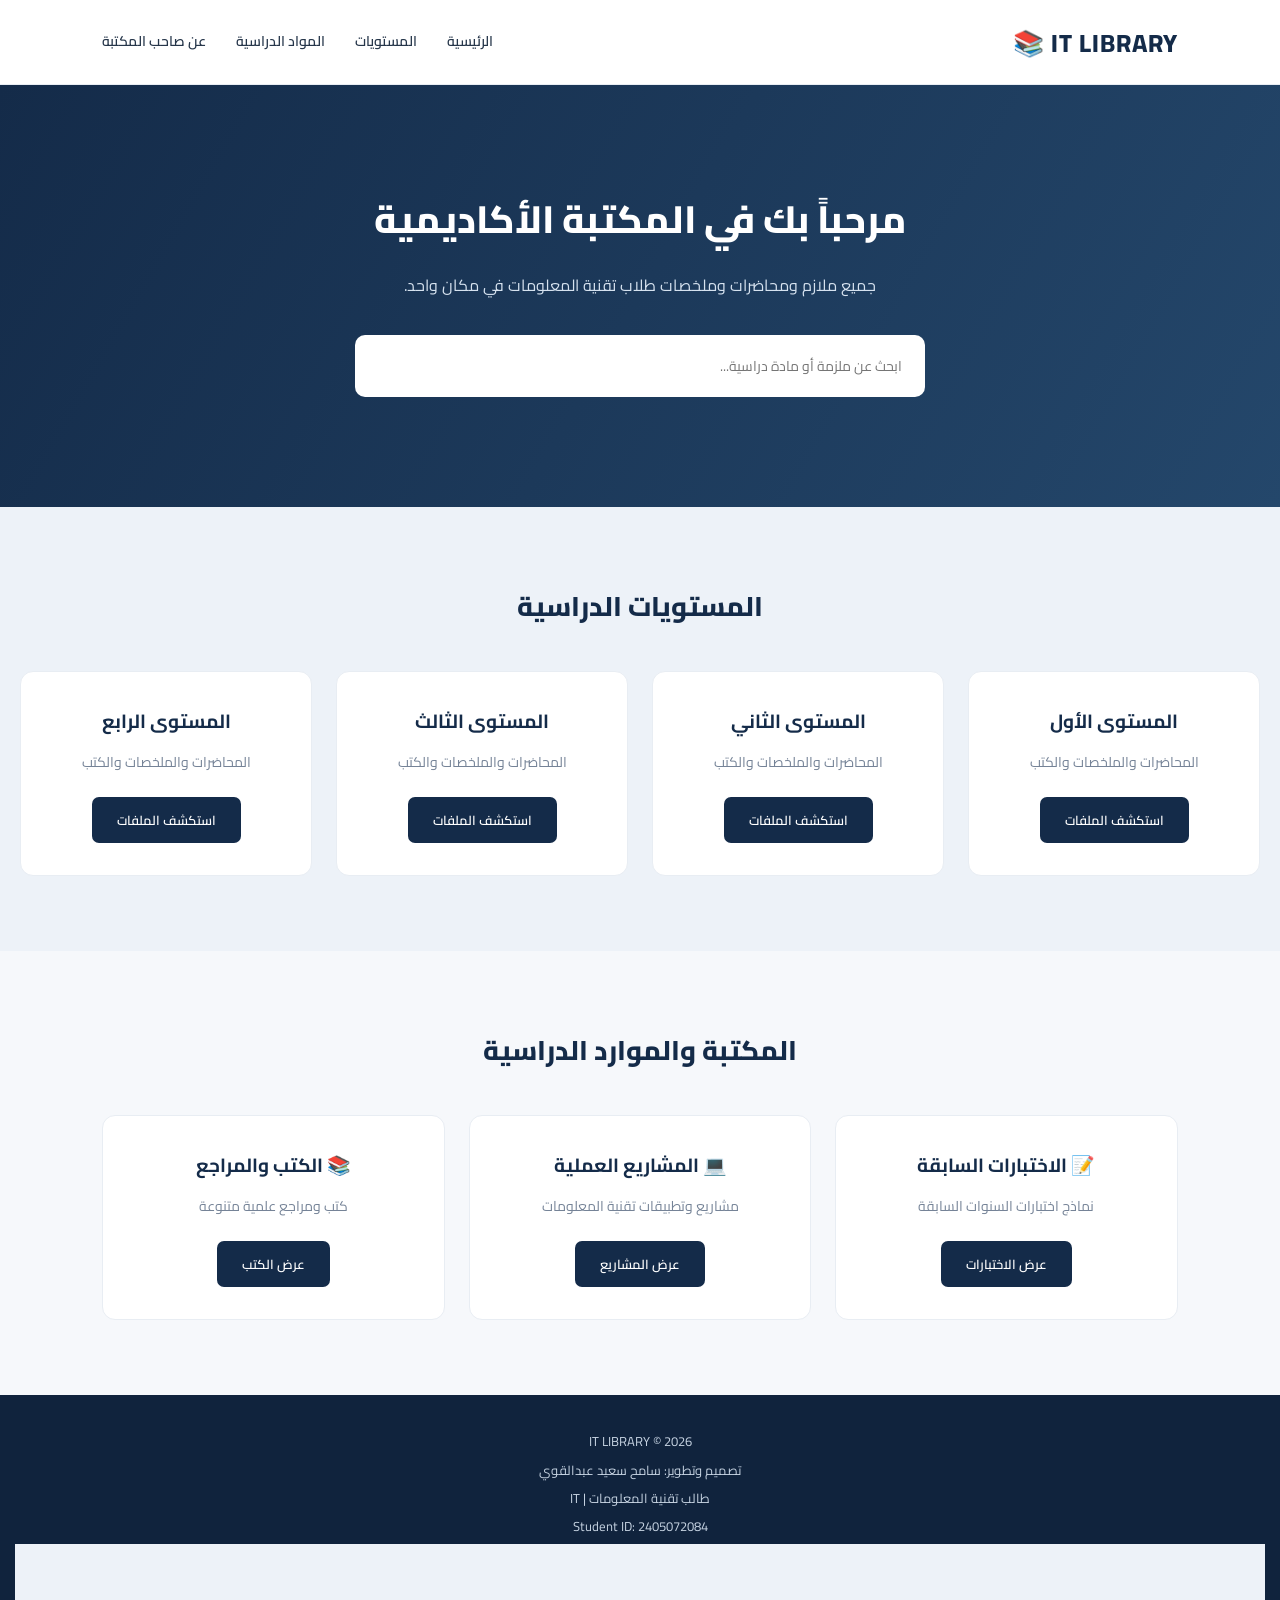
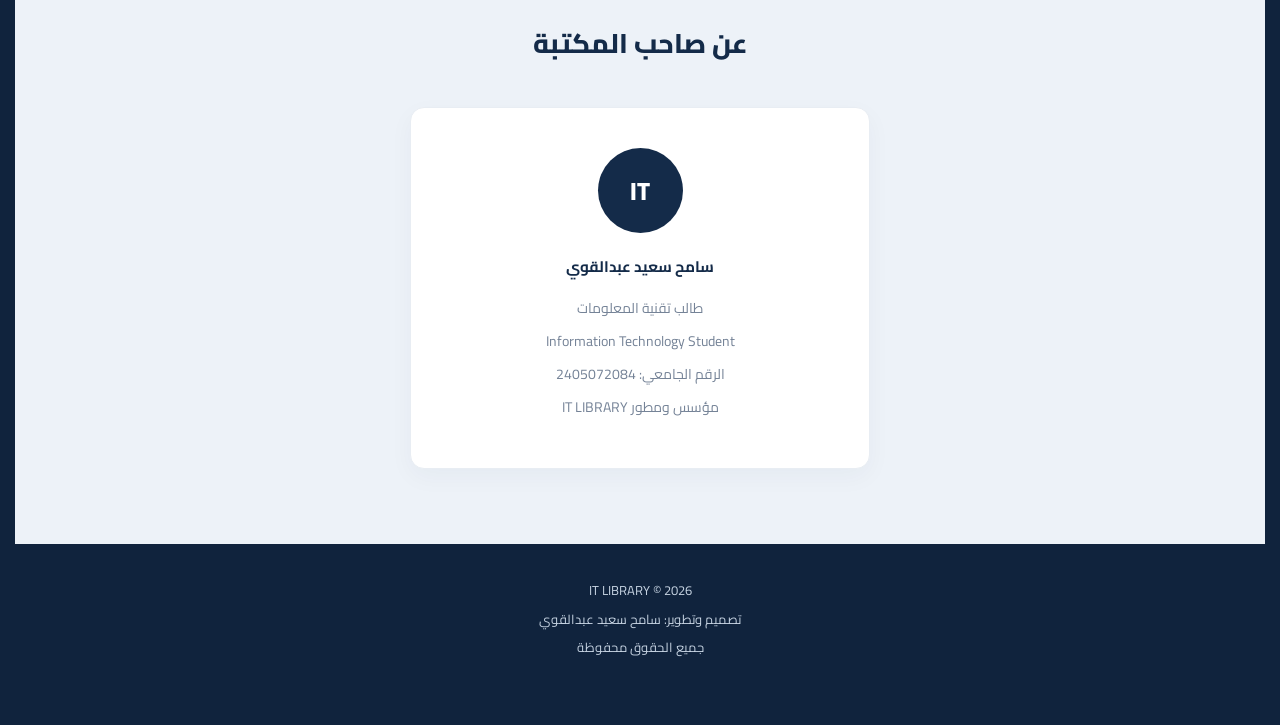
==== index.html @ b72b2357 "Add files via upload" ====
<!DOCTYPE html>
<html lang="ar" dir="rtl">

<head>
    <meta charset="UTF-8">
    <meta name="viewport" content="width=device-width, initial-scale=1.0">

    <title>IT Library | المكتبة الأكاديمية</title>

    <link rel="stylesheet" href="style.css">
</head>

<body>

    <header>
        <div class="logo">IT LIBRARY 📚</div>

<nav>
    <a href="#home">الرئيسية</a>
    <a href="#levels">المستويات</a>
    <a href="#resources">المواد الدراسية</a>
    <a href="#about">عن صاحب المكتبة</a>
</nav>
    </header>

    <main>

        <section class="hero" id="home">

            <h1>مرحباً بك في المكتبة الأكاديمية</h1>

            <p>
                جميع ملازم ومحاضرات وملخصات طلاب تقنية المعلومات
                في مكان واحد.
            </p>

            <input
                type="text"
                id="searchInput"
                placeholder="ابحث عن ملزمة أو مادة دراسية..."
            >

        </section>

        <section class="about" id="about">

            <h2>المستويات الدراسية</h2>

            <div class="cards">

                <div class="card">
                    <h3>المستوى الأول</h3>
                    <p>المحاضرات والملخصات والكتب</p>
                    <a href="level1.html" target="_blank">
    <button>استكشف الملفات</button>
</a>
                </div>

                <div class="card">
                    <h3>المستوى الثاني</h3>
                    <p>المحاضرات والملخصات والكتب</p>
                    <a href="https://drive.google.com/drive/folders/1PicC4VjGTuvC8SS8ebHDxCE3JLsAQm1j?usp=drive_link" target="_blank">
    <button>استكشف الملفات</button>
</a>
                </div>

                <div class="card">
                    <h3>المستوى الثالث</h3>
                    <p>المحاضرات والملخصات والكتب</p>
                    <a href="https://drive.google.com/drive/folders/1ol3eerRDjrOWgAcLTxxce9hAq2F-VXg8?usp=drive_link" target="_blank">
    <button>استكشف الملفات</button>
</a>
                </div>

                <div class="card">
                    <h3>المستوى الرابع</h3>
                    <p>المحاضرات والملخصات والكتب</p>
                  <a href="level4.html" target="_blank">
    <button>استكشف الملفات</button>
</a>
                </div>

            </div>

        </section>
        <section class="levels" id="resources">

    <h2>المكتبة والموارد الدراسية</h2>

    <div class="cards">

        <div class="card">
            <h3>📝 الاختبارات السابقة</h3>
            <p>نماذج اختبارات السنوات السابقة</p>
            <a href="https://drive.google.com/drive/folders/1lo9hZIVsG9D_BMTgInj8i4QD8uP3zX8j?usp=drive_link" target="_blank">
                <button>عرض الاختبارات</button>
            </a>
        </div>

        <div class="card">
            <h3>💻 المشاريع العملية</h3>
            <p>مشاريع وتطبيقات تقنية المعلومات</p>
            <a href="https://drive.google.com/drive/folders/1mgTTjIdyFpQsoL33fXKy9V8SxIToV_D2?usp=drive_link" target="_blank">
                <button>عرض المشاريع</button>
            </a>
        </div>

        <div class="card">
            <h3>📚 الكتب والمراجع</h3>
            <p>كتب ومراجع علمية متنوعة</p>
            <a href="https://drive.google.com/drive/folders/1n4bMHodHR7B5ywk3PD-C5fIvhfv3gst3?usp=drive_link" target="_blank">
                <button>عرض الكتب</button>
            </a>
        </div>

    </div>

</section>

    </main>

    <footer>
        <p>IT LIBRARY © 2026</p>
<p>تصميم وتطوير: سامح سعيد عبدالقوي</p>
<p>طالب تقنية المعلومات | IT</p>
<p>Student ID: 2405072084</p>
<section class="about">
    <h2>عن صاحب المكتبة</h2>

    <div class="profile">
        <div class="avatar">IT</div>

        <h3>سامح سعيد عبدالقوي</h3>

        <p>طالب تقنية المعلومات</p>

        <p>Information Technology Student</p>

        <p>الرقم الجامعي: 2405072084</p>

        <p>مؤسس ومطور IT LIBRARY</p>
    </div>
</section>

<footer>
    <p>IT LIBRARY © 2026</p>
    <p>تصميم وتطوير: سامح سعيد عبدالقوي</p>
    <p>جميع الحقوق محفوظة</p>
</footer>
    </footer>

    <script src="script.js"></script>

</body>
</html>
---- style.css ----
/* =========================
   IT LIBRARY - PROFESSIONAL
========================= */

@import url('https://fonts.googleapis.com/css2?family=Cairo:wght@400;500;600;700;800&display=swap');

:root {
    --primary: #142b49;
    --secondary: #24476b;
    --accent: #3978b9;
    --background: #f6f8fb;
    --white: #ffffff;
    --text: #26364a;
    --muted: #758397;
    --border: #e8edf3;
}

* {
    margin: 0;
    padding: 0;
    box-sizing: border-box;
}

html {
    scroll-behavior: smooth;
}

body {
    font-family: 'Cairo', sans-serif;
    background: var(--background);
    color: var(--text);
    line-height: 1.8;
}

/* HEADER */

header {
    background: var(--white);
    min-height: 85px;
    padding: 15px 8%;
    display: flex;
    align-items: center;
    justify-content: space-between;
    gap: 25px;
    border-bottom: 1px solid var(--border);
}

.logo {
    font-size: 25px;
    font-weight: 800;
    color: var(--primary);
    letter-spacing: 1px;
}

nav {
    display: flex;
    align-items: center;
    gap: 30px;
    flex-wrap: wrap;
}

nav a {
    text-decoration: none;
    color: var(--text);
    font-size: 14px;
    font-weight: 600;
    transition: 0.25s;
}

nav a:hover {
    color: var(--accent);
}

/* HERO */

.hero {
    background: linear-gradient(
        120deg,
        #142b49,
        #24476b
    );

    color: white;
    text-align: center;
    padding: 100px 20px 110px;
}

.hero h1 {
    font-size: 38px;
    font-weight: 800;
    margin-bottom: 18px;
}

.hero p {
    color: #d6e2ef;
    font-size: 16px;
    max-width: 650px;
    margin: 0 auto 35px;
}

.hero input {
    width: 90%;
    max-width: 570px;
    padding: 17px 22px;
    border: 1px solid transparent;
    border-radius: 10px;
    background: white;
    font-family: inherit;
    font-size: 14px;
    outline: none;
    transition: 0.3s;
}

.hero input:focus {
    border-color: #8ab8e6;
    box-shadow: 0 0 0 4px rgba(138,184,230,0.2);
}

/* SECTIONS */

.levels {
    padding: 75px 8%;
}

.levels h2,
.about h2 {
    color: var(--primary);
    text-align: center;
    font-size: 27px;
    font-weight: 800;
    margin-bottom: 40px;
}

/* CARDS */

.cards {
    display: grid;
    grid-template-columns: repeat(
        auto-fit,
        minmax(230px, 1fr)
    );
    gap: 24px;
}

.card {
    background: var(--white);
    padding: 32px 24px;
    border: 1px solid var(--border);
    border-radius: 13px;
    text-align: center;
    transition: transform 0.25s, box-shadow 0.25s;
}

.card:hover {
    transform: translateY(-5px);
    box-shadow: 0 12px 30px rgba(20,43,73,0.08);
    border-color: #d3e2f1;
}

.card h3 {
    color: var(--primary);
    font-size: 19px;
    font-weight: 700;
    margin-bottom: 12px;
}

.card p {
    color: var(--muted);
    font-size: 14px;
    margin-bottom: 22px;
}

.card a {
    text-decoration: none;
}

.card button {
    background: var(--primary);
    color: white;
    border: none;
    padding: 11px 25px;
    border-radius: 7px;
    font-family: inherit;
    font-size: 13px;
    font-weight: 600;
    cursor: pointer;
    transition: 0.25s;
}

.card button:hover {
    background: var(--accent);
}

/* ABOUT */

.about {
    background: #edf2f8;
    padding: 75px 20px;
    text-align: center;
}

.profile {
    background: white;
    max-width: 460px;
    margin: auto;
    padding: 40px 30px;
    border-radius: 14px;
    border: 1px solid var(--border);
    box-shadow: 0 8px 25px rgba(20,43,73,0.04);
}

.avatar {
    width: 85px;
    height: 85px;
    background: var(--primary);
    color: white;
    border-radius: 50%;
    display: flex;
    align-items: center;
    justify-content: center;
    margin: 0 auto 20px;
    font-size: 25px;
    font-weight: 800;
}

.profile h3 {
    color: var(--primary);
    margin-bottom: 15px;
}

.profile p {
    color: var(--muted);
    font-size: 14px;
    margin: 8px 0;
}

/* FOOTER */

footer {
    background: #10233d;
    color: #c5d2e1;
    text-align: center;
    padding: 30px 15px;
    font-size: 13px;
}

footer p {
    margin: 5px 0;
}

/* RESPONSIVE */

@media (max-width: 768px) {

    header {
        flex-direction: column;
        padding: 20px;
    }

    nav {
        justify-content: center;
        gap: 15px;
    }

    .hero {
        padding: 70px 18px;
    }

    .hero h1 {
        font-size: 27px;
    }

    .levels {
        padding: 50px 6%;
    }

    .levels h2,
    .about h2 {
        font-size: 23px;
    }

}
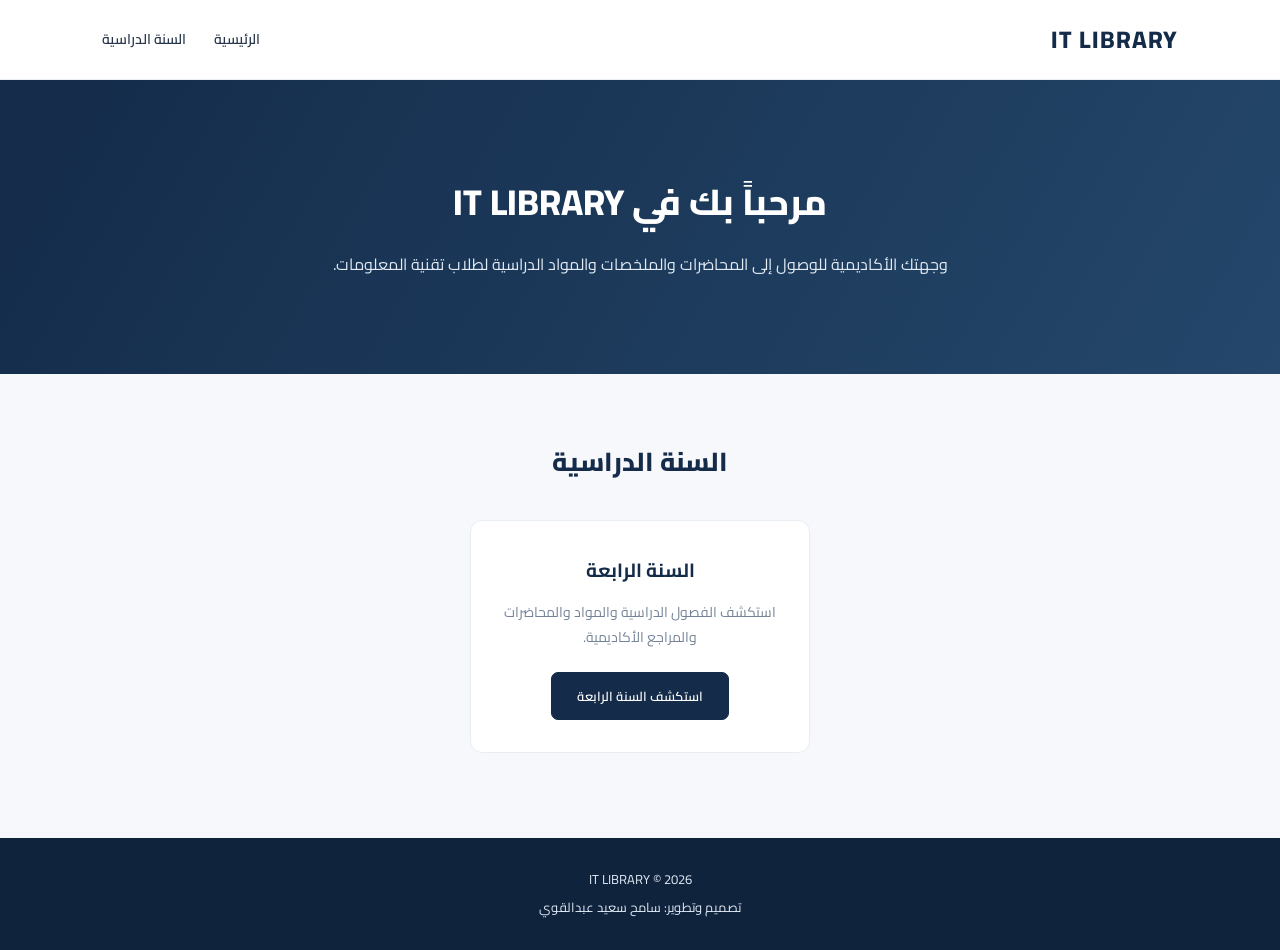
==== commit 124713c0: "Update IT Library design" ====
--- a/index.html
+++ b/index.html
@@ -4,152 +4,61 @@
 <head>
     <meta charset="UTF-8">
     <meta name="viewport" content="width=device-width, initial-scale=1.0">
-
-    <title>IT Library | المكتبة الأكاديمية</title>
-
+    <title>IT LIBRARY | المكتبة الأكاديمية</title>
     <link rel="stylesheet" href="style.css">
 </head>
 
 <body>
 
     <header>
-        <div class="logo">IT LIBRARY 📚</div>
+        <div class="logo">IT LIBRARY</div>
 
-<nav>
-    <a href="#home">الرئيسية</a>
-    <a href="#levels">المستويات</a>
-    <a href="#resources">المواد الدراسية</a>
-    <a href="#about">عن صاحب المكتبة</a>
-</nav>
+        <nav>
+            <a href="#home">الرئيسية</a>
+            <a href="#year">السنة الدراسية</a>
+        </nav>
     </header>
 
     <main>
 
         <section class="hero" id="home">
-
-            <h1>مرحباً بك في المكتبة الأكاديمية</h1>
+            <h1>مرحباً بك في IT LIBRARY</h1>
 
             <p>
-                جميع ملازم ومحاضرات وملخصات طلاب تقنية المعلومات
-                في مكان واحد.
+                وجهتك الأكاديمية للوصول إلى المحاضرات والملخصات
+                والمواد الدراسية لطلاب تقنية المعلومات.
             </p>
-
-            <input
-                type="text"
-                id="searchInput"
-                placeholder="ابحث عن ملزمة أو مادة دراسية..."
-            >
-
         </section>
 
-        <section class="about" id="about">
+        <section class="about" id="year">
 
-            <h2>المستويات الدراسية</h2>
+            <h2>السنة الدراسية</h2>
 
             <div class="cards">
 
                 <div class="card">
-                    <h3>المستوى الأول</h3>
-                    <p>المحاضرات والملخصات والكتب</p>
-                    <a href="level1.html" target="_blank">
-    <button>استكشف الملفات</button>
-</a>
-                </div>
+                    <h3>السنة الرابعة</h3>
 
-                <div class="card">
-                    <h3>المستوى الثاني</h3>
-                    <p>المحاضرات والملخصات والكتب</p>
-                    <a href="https://drive.google.com/drive/folders/1PicC4VjGTuvC8SS8ebHDxCE3JLsAQm1j?usp=drive_link" target="_blank">
-    <button>استكشف الملفات</button>
-</a>
-                </div>
+                    <p>
+                        استكشف الفصول الدراسية والمواد
+                        والمحاضرات والمراجع الأكاديمية.
+                    </p>
 
-                <div class="card">
-                    <h3>المستوى الثالث</h3>
-                    <p>المحاضرات والملخصات والكتب</p>
-                    <a href="https://drive.google.com/drive/folders/1ol3eerRDjrOWgAcLTxxce9hAq2F-VXg8?usp=drive_link" target="_blank">
-    <button>استكشف الملفات</button>
-</a>
-                </div>
-
-                <div class="card">
-                    <h3>المستوى الرابع</h3>
-                    <p>المحاضرات والملخصات والكتب</p>
-                  <a href="level4.html" target="_blank">
-    <button>استكشف الملفات</button>
-</a>
+                    <a href="year4.html">
+                        <button>استكشف السنة الرابعة</button>
+                    </a>
                 </div>
 
             </div>
 
         </section>
-        <section class="levels" id="resources">
-
-    <h2>المكتبة والموارد الدراسية</h2>
-
-    <div class="cards">
-
-        <div class="card">
-            <h3>📝 الاختبارات السابقة</h3>
-            <p>نماذج اختبارات السنوات السابقة</p>
-            <a href="https://drive.google.com/drive/folders/1lo9hZIVsG9D_BMTgInj8i4QD8uP3zX8j?usp=drive_link" target="_blank">
-                <button>عرض الاختبارات</button>
-            </a>
-        </div>
-
-        <div class="card">
-            <h3>💻 المشاريع العملية</h3>
-            <p>مشاريع وتطبيقات تقنية المعلومات</p>
-            <a href="https://drive.google.com/drive/folders/1mgTTjIdyFpQsoL33fXKy9V8SxIToV_D2?usp=drive_link" target="_blank">
-                <button>عرض المشاريع</button>
-            </a>
-        </div>
-
-        <div class="card">
-            <h3>📚 الكتب والمراجع</h3>
-            <p>كتب ومراجع علمية متنوعة</p>
-            <a href="https://drive.google.com/drive/folders/1n4bMHodHR7B5ywk3PD-C5fIvhfv3gst3?usp=drive_link" target="_blank">
-                <button>عرض الكتب</button>
-            </a>
-        </div>
-
-    </div>
-
-</section>
 
     </main>
 
     <footer>
         <p>IT LIBRARY © 2026</p>
-<p>تصميم وتطوير: سامح سعيد عبدالقوي</p>
-<p>طالب تقنية المعلومات | IT</p>
-<p>Student ID: 2405072084</p>
-<section class="about">
-    <h2>عن صاحب المكتبة</h2>
-
-    <div class="profile">
-        <div class="avatar">IT</div>
-
-        <h3>سامح سعيد عبدالقوي</h3>
-
-        <p>طالب تقنية المعلومات</p>
-
-        <p>Information Technology Student</p>
-
-        <p>الرقم الجامعي: 2405072084</p>
-
-        <p>مؤسس ومطور IT LIBRARY</p>
-    </div>
-</section>
-
-<footer>
-    <p>IT LIBRARY © 2026</p>
-    <p>تصميم وتطوير: سامح سعيد عبدالقوي</p>
-    <p>جميع الحقوق محفوظة</p>
-</footer>
+        <p>تصميم وتطوير: سامح سعيد عبدالقوي</p>
     </footer>
-
-    <script src="script.js"></script>
 
 </body>
 </html>
--- a/style.css
+++ b/style.css
@@ -1,7 +1,3 @@
-/* =========================
-   IT LIBRARY - PROFESSIONAL
-========================= */
-
 @import url('https://fonts.googleapis.com/css2?family=Cairo:wght@400;500;600;700;800&display=swap');
 
 :root {
@@ -36,7 +32,7 @@
 
 header {
     background: var(--white);
-    min-height: 85px;
+    min-height: 80px;
     padding: 15px 8%;
     display: flex;
     align-items: center;
@@ -46,7 +42,7 @@
 }
 
 .logo {
-    font-size: 25px;
+    font-size: 24px;
     font-weight: 800;
     color: var(--primary);
     letter-spacing: 1px;
@@ -55,7 +51,8 @@
 nav {
     display: flex;
     align-items: center;
-    gap: 30px;
+    justify-content: center;
+    gap: 28px;
     flex-wrap: wrap;
 }
 
@@ -64,7 +61,7 @@
     color: var(--text);
     font-size: 14px;
     font-weight: 600;
-    transition: 0.25s;
+    transition: 0.2s;
 }
 
 nav a:hover {
@@ -74,87 +71,94 @@
 /* HERO */
 
 .hero {
-    background: linear-gradient(
-        120deg,
-        #142b49,
-        #24476b
-    );
-
+    background: linear-gradient(120deg, #142b49, #24476b);
     color: white;
     text-align: center;
-    padding: 100px 20px 110px;
+    padding: 90px 20px 95px;
 }
 
 .hero h1 {
-    font-size: 38px;
+    font-size: 36px;
     font-weight: 800;
-    margin-bottom: 18px;
+    margin-bottom: 15px;
 }
 
 .hero p {
-    color: #d6e2ef;
+    color: #e1eaf5;
     font-size: 16px;
     max-width: 650px;
-    margin: 0 auto 35px;
+    margin: auto;
 }
 
 .hero input {
     width: 90%;
-    max-width: 570px;
-    padding: 17px 22px;
+    max-width: 550px;
+    padding: 15px 20px;
+    margin-top: 28px;
     border: 1px solid transparent;
-    border-radius: 10px;
+    border-radius: 8px;
     background: white;
     font-family: inherit;
     font-size: 14px;
     outline: none;
-    transition: 0.3s;
 }
 
 .hero input:focus {
-    border-color: #8ab8e6;
-    box-shadow: 0 0 0 4px rgba(138,184,230,0.2);
+    border-color: #8bb8e7;
+    box-shadow: 0 0 0 3px rgba(139,184,231,0.2);
 }
 
 /* SECTIONS */
 
 .levels {
-    padding: 75px 8%;
+    padding: 65px 8%;
+    text-align: center;
 }
 
 .levels h2,
 .about h2 {
     color: var(--primary);
     text-align: center;
-    font-size: 27px;
+    font-size: 26px;
     font-weight: 800;
-    margin-bottom: 40px;
+    margin-bottom: 35px;
+}
+
+/* ABOUT / YEAR */
+
+.about {
+    background: var(--background);
+    padding: 65px 20px 85px;
+    text-align: center;
 }
 
 /* CARDS */
 
 .cards {
-    display: grid;
-    grid-template-columns: repeat(
-        auto-fit,
-        minmax(230px, 1fr)
-    );
+    display: flex;
+    justify-content: center;
+    align-items: stretch;
+    flex-wrap: wrap;
     gap: 24px;
+    max-width: 1100px;
+    margin: auto;
 }
 
 .card {
+    width: 340px;
+    max-width: 100%;
     background: var(--white);
-    padding: 32px 24px;
+    padding: 32px 25px;
     border: 1px solid var(--border);
-    border-radius: 13px;
-    text-align: center;
-    transition: transform 0.25s, box-shadow 0.25s;
+    border-radius: 12px;
+    text-align: center;
+    transition: transform 0.25s, box-shadow 0.25s, border-color 0.25s;
 }
 
 .card:hover {
     transform: translateY(-5px);
-    box-shadow: 0 12px 30px rgba(20,43,73,0.08);
-    border-color: #d3e2f1;
+    box-shadow: 0 12px 28px rgba(20,43,73,0.08);
+    border-color: #cbd9e8;
 }
 
 .card h3 {
@@ -177,7 +181,7 @@
 .card button {
     background: var(--primary);
     color: white;
-    border: none;
+    border: 1px solid var(--primary);
     padding: 11px 25px;
     border-radius: 7px;
     font-family: inherit;
@@ -189,29 +193,78 @@
 
 .card button:hover {
     background: var(--accent);
-}
-
-/* ABOUT */
-
-.about {
-    background: #edf2f8;
-    padding: 75px 20px;
-    text-align: center;
-}
+    border-color: var(--accent);
+}
+
+/* SUBJECT GRID */
+
+.subject-grid {
+    display: grid;
+    grid-template-columns: repeat(3, minmax(0, 1fr));
+    gap: 22px;
+    max-width: 1100px;
+    margin: 35px auto;
+}
+
+.subject-card {
+    background: white;
+    padding: 28px 20px;
+    border: 1px solid var(--border);
+    border-radius: 12px;
+    text-align: center;
+    transition: 0.25s;
+}
+
+.subject-card:hover {
+    transform: translateY(-4px);
+    box-shadow: 0 10px 25px rgba(20,43,73,0.07);
+}
+
+.subject-card h3 {
+    color: var(--primary);
+    font-size: 17px;
+    margin-bottom: 15px;
+}
+
+.subject-card a {
+    display: inline-block;
+    text-decoration: none;
+    background: var(--primary);
+    color: white;
+    padding: 9px 22px;
+    border-radius: 7px;
+    font-size: 13px;
+}
+
+.subject-card a:hover {
+    background: var(--accent);
+}
+
+/* SEMESTER CARDS */
+
+.semester-card {
+    min-height: 220px;
+    display: flex;
+    flex-direction: column;
+    align-items: center;
+    justify-content: center;
+}
+
+/* PROFILE */
 
 .profile {
     background: white;
     max-width: 460px;
     margin: auto;
-    padding: 40px 30px;
-    border-radius: 14px;
+    padding: 35px 30px;
+    border-radius: 12px;
     border: 1px solid var(--border);
     box-shadow: 0 8px 25px rgba(20,43,73,0.04);
 }
 
 .avatar {
-    width: 85px;
-    height: 85px;
+    width: 80px;
+    height: 80px;
     background: var(--primary);
     color: white;
     border-radius: 50%;
@@ -219,7 +272,7 @@
     align-items: center;
     justify-content: center;
     margin: 0 auto 20px;
-    font-size: 25px;
+    font-size: 24px;
     font-weight: 800;
 }
 
@@ -234,13 +287,30 @@
     margin: 8px 0;
 }
 
+/* BREADCRUMB */
+
+.breadcrumb {
+    max-width: 1100px;
+    margin: 20px auto;
+    padding: 12px 20px;
+    background: white;
+    border: 1px solid var(--border);
+    border-radius: 8px;
+    font-size: 13px;
+}
+
+.breadcrumb a {
+    color: var(--accent);
+    text-decoration: none;
+}
+
 /* FOOTER */
 
 footer {
     background: #10233d;
-    color: #c5d2e1;
-    text-align: center;
-    padding: 30px 15px;
+    color: #e1eaf5;
+    text-align: center;
+    padding: 25px 15px;
     font-size: 13px;
 }
 
@@ -254,7 +324,8 @@
 
     header {
         flex-direction: column;
-        padding: 20px;
+        padding: 18px 20px;
+        gap: 12px;
     }
 
     nav {
@@ -263,20 +334,34 @@
     }
 
     .hero {
-        padding: 70px 18px;
+        padding: 65px 18px;
     }
 
     .hero h1 {
         font-size: 27px;
     }
 
+    .about,
     .levels {
-        padding: 50px 6%;
-    }
-
-    .levels h2,
-    .about h2 {
-        font-size: 23px;
-    }
-
+        padding: 45px 6%;
+    }
+
+    .cards {
+        flex-direction: column;
+        align-items: center;
+    }
+
+    .card {
+        width: 100%;
+        max-width: 400px;
+    }
+
+    .subject-grid {
+        grid-template-columns: 1fr;
+        padding: 0 6%;
+    }
+
+    .breadcrumb {
+        margin: 15px 5%;
+    }
 }
